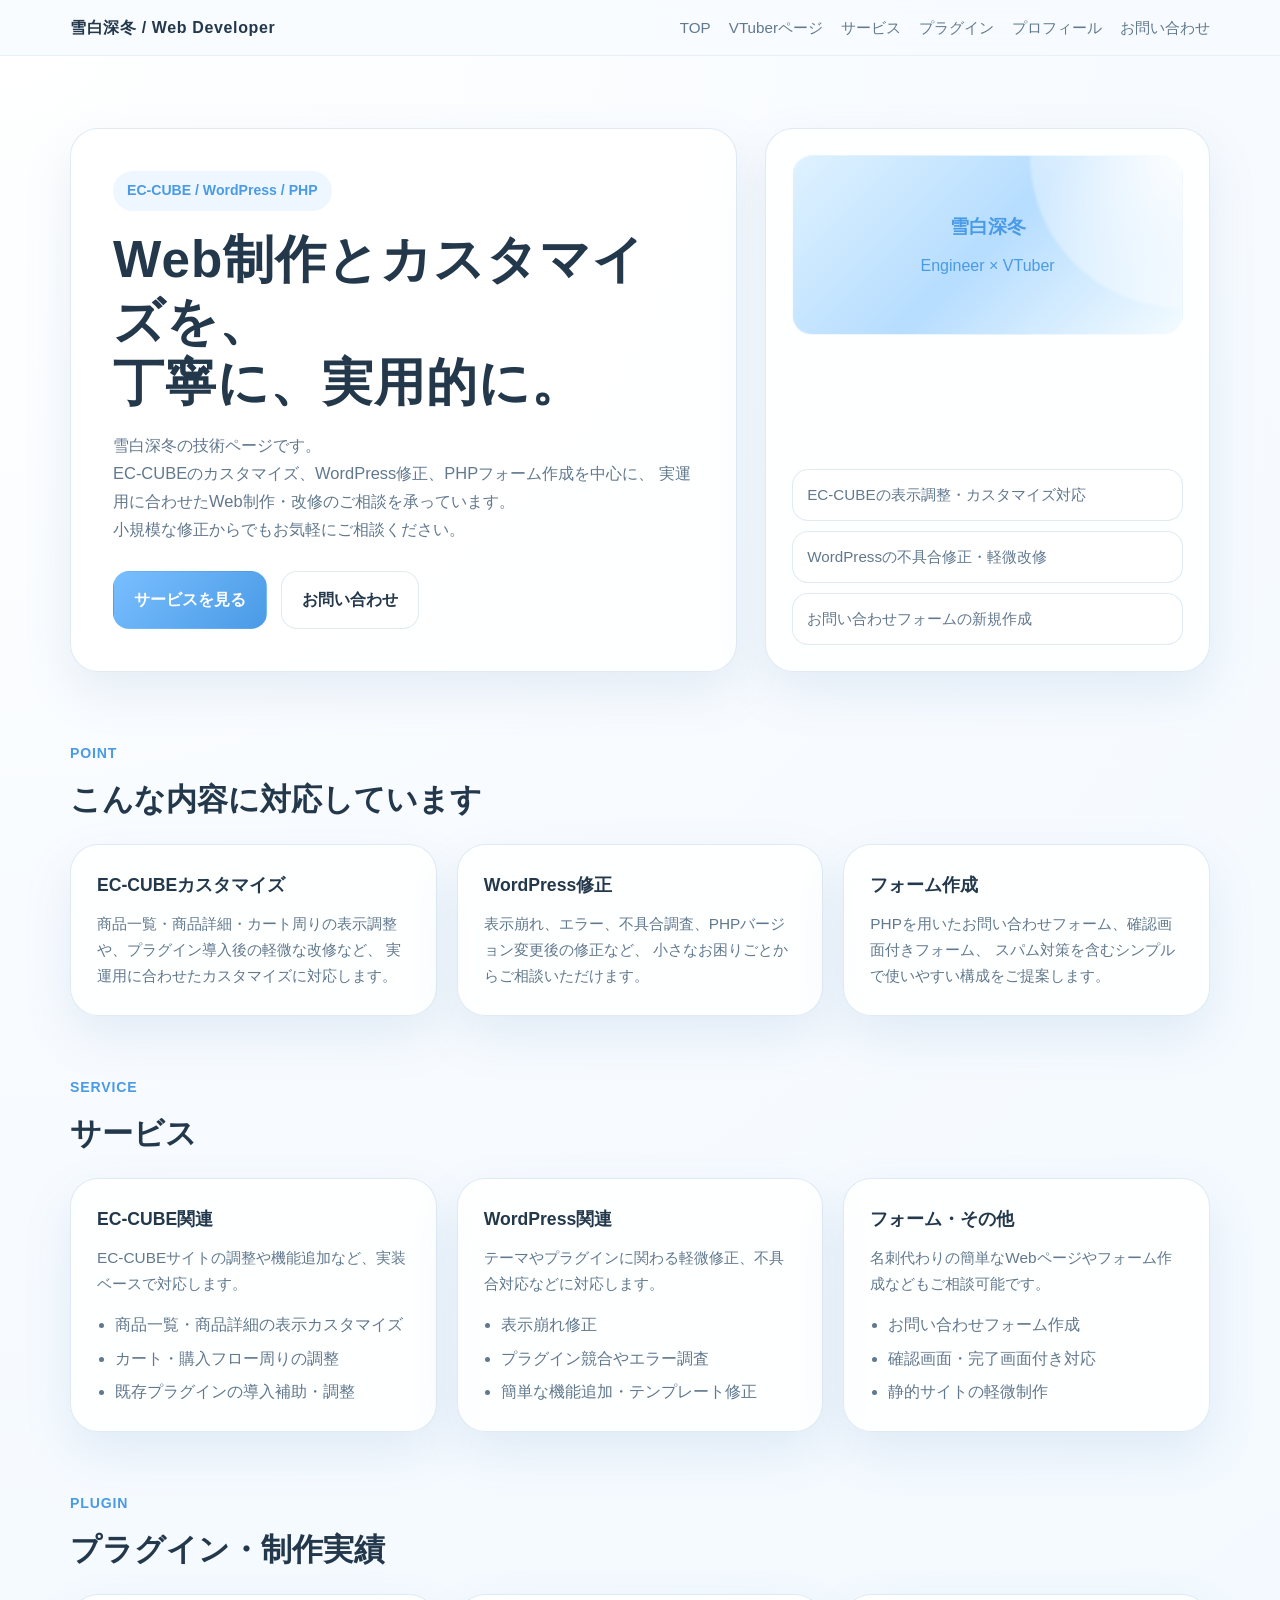
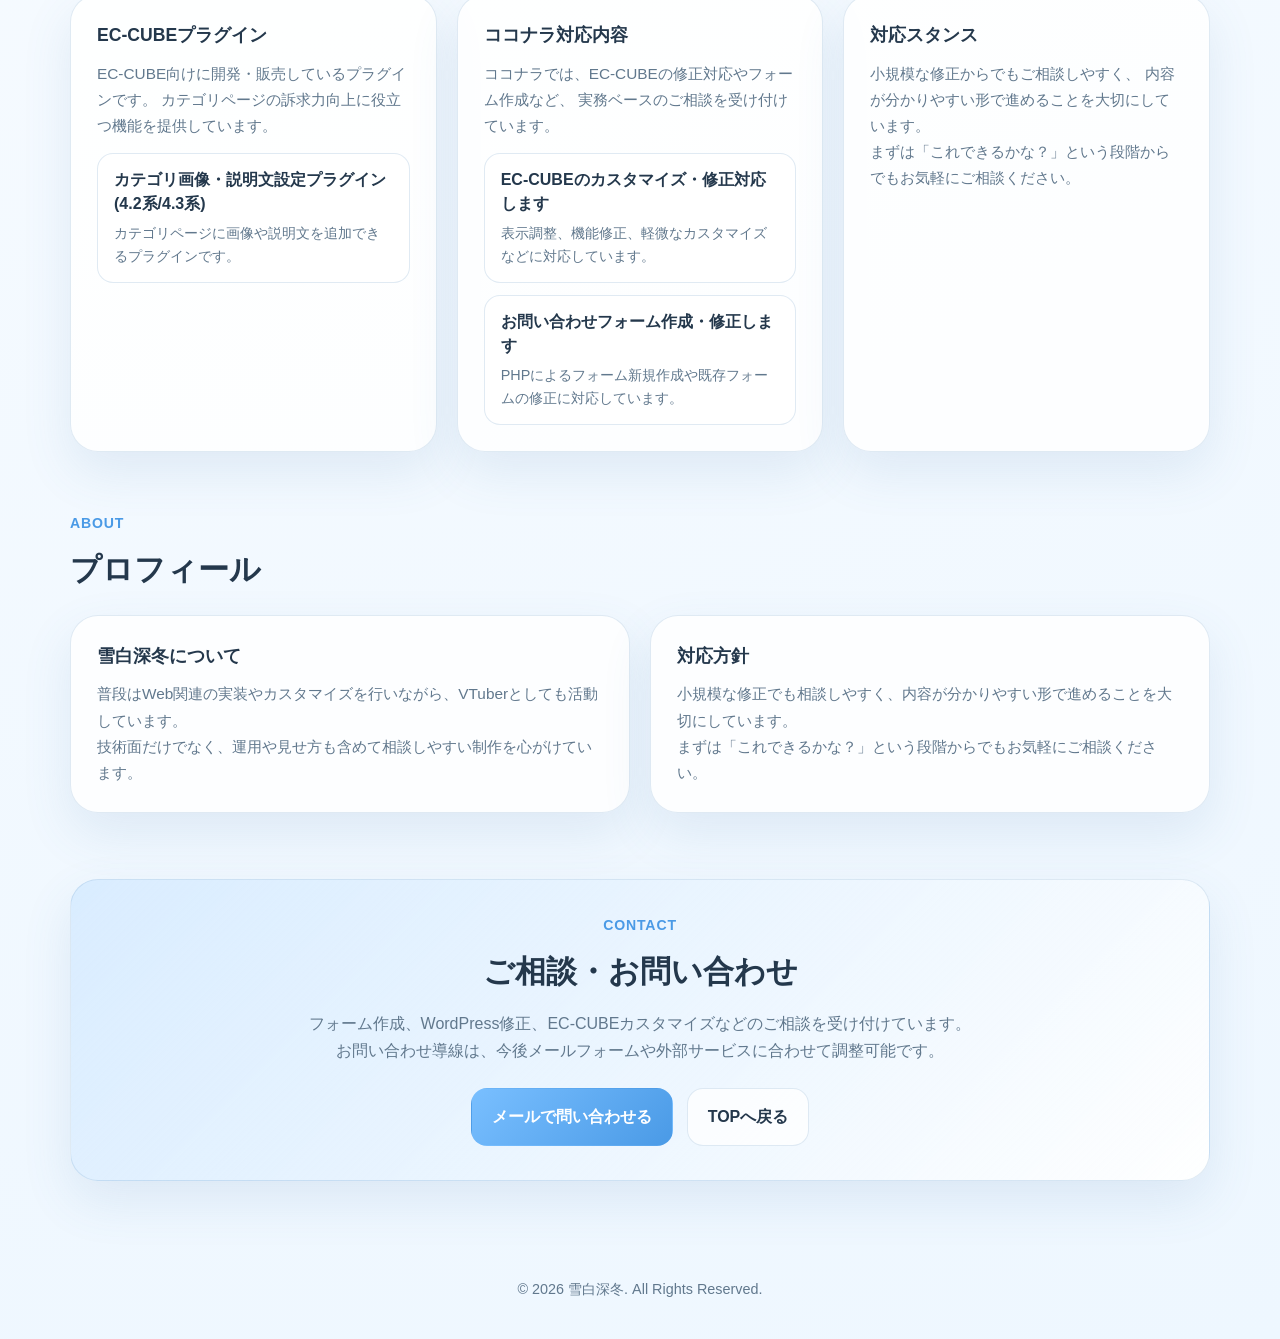
==== dev.html @ 6bb9b33d "3P構成に変更" ====
<!DOCTYPE html>
<html lang="ja">
<head>
  <meta charset="UTF-8" />
  <meta name="viewport" content="width=device-width, initial-scale=1.0" />
  <title>雪白深冬 | EC-CUBE・WordPress・PHP開発</title>
  <meta name="description" content="雪白深冬の技術ページです。EC-CUBE、WordPress、PHPを中心としたWeb制作・カスタマイズ・フォーム開発を行っています。" />
  <link rel="stylesheet" href="./css/common.css">
  <link rel="stylesheet" href="./css/dev.css">
</head>
<body>
  <header class="site-header">
    <div class="container header-inner">
      <a href="index.html" class="logo">雪白深冬 / Web Developer</a>
<nav class="nav">
  <a href="index.html">TOP</a>
  <a href="vtuber.html">VTuberページ</a>
  <a href="#services">サービス</a>
  <a href="#plugins">プラグイン</a>
  <a href="#about">プロフィール</a>
  <a href="#contact">お問い合わせ</a>
</nav>
    </div>
  </header>

  <main id="top">
    <section class="hero">
      <div class="container hero-grid">
        <div class="hero-main">
          <div class="eyebrow">EC-CUBE / WordPress / PHP</div>
          <h1>Web制作とカスタマイズを、<br>丁寧に、実用的に。</h1>
<p class="lead">
  雪白深冬の技術ページです。<br>
  EC-CUBEのカスタマイズ、WordPress修正、PHPフォーム作成を中心に、
  実運用に合わせたWeb制作・改修のご相談を承っています。<br>
  小規模な修正からでもお気軽にご相談ください。
</p>
          <div class="hero-actions">
            <a class="btn btn-primary" href="#services">サービスを見る</a>
            <a class="btn btn-secondary" href="#contact">お問い合わせ</a>
          </div>
        </div>

        <aside class="hero-side">
          <div class="profile-visual">
            <div>
              <strong>雪白深冬</strong>
              <span>Engineer × VTuber</span>
            </div>
          </div>
          <div class="mini-list">
            <div class="mini-item">EC-CUBEの表示調整・カスタマイズ対応</div>
            <div class="mini-item">WordPressの不具合修正・軽微改修</div>
            <div class="mini-item">お問い合わせフォームの新規作成</div>
          </div>
        </aside>
      </div>
    </section>

    <section>
      <div class="container">
        <div class="section-head">
          <div class="section-label">Point</div>
          <h2 class="section-title">こんな内容に対応しています</h2>
        </div>
        <div class="cards">
          <article class="card">
            <h3>EC-CUBEカスタマイズ</h3>
            <p>
              商品一覧・商品詳細・カート周りの表示調整や、プラグイン導入後の軽微な改修など、
              実運用に合わせたカスタマイズに対応します。
            </p>
          </article>
          <article class="card">
            <h3>WordPress修正</h3>
            <p>
              表示崩れ、エラー、不具合調査、PHPバージョン変更後の修正など、
              小さなお困りごとからご相談いただけます。
            </p>
          </article>
          <article class="card">
            <h3>フォーム作成</h3>
            <p>
              PHPを用いたお問い合わせフォーム、確認画面付きフォーム、
              スパム対策を含むシンプルで使いやすい構成をご提案します。
            </p>
          </article>
        </div>
      </div>
    </section>

    <section id="services">
      <div class="container">
        <div class="section-head">
          <div class="section-label">Service</div>
          <h2 class="section-title">サービス</h2>
        </div>
        <div class="services">
          <article class="service">
            <h3>EC-CUBE関連</h3>
            <p>EC-CUBEサイトの調整や機能追加など、実装ベースで対応します。</p>
            <ul>
              <li>商品一覧・商品詳細の表示カスタマイズ</li>
              <li>カート・購入フロー周りの調整</li>
              <li>既存プラグインの導入補助・調整</li>
            </ul>
          </article>
          <article class="service">
            <h3>WordPress関連</h3>
            <p>テーマやプラグインに関わる軽微修正、不具合対応などに対応します。</p>
            <ul>
              <li>表示崩れ修正</li>
              <li>プラグイン競合やエラー調査</li>
              <li>簡単な機能追加・テンプレート修正</li>
            </ul>
          </article>
          <article class="service">
            <h3>フォーム・その他</h3>
            <p>名刺代わりの簡単なWebページやフォーム作成などもご相談可能です。</p>
            <ul>
              <li>お問い合わせフォーム作成</li>
              <li>確認画面・完了画面付き対応</li>
              <li>静的サイトの軽微制作</li>
            </ul>
          </article>
        </div>
      </div>
    </section>

<section id="plugins">
  <div class="container">
    <div class="section-head">
      <div class="section-label">Plugin</div>
      <h2 class="section-title">プラグイン・制作実績</h2>
    </div>

    <div class="links">
      <article class="panel">
        <h3>EC-CUBEプラグイン</h3>
        <p class="panel-text">
          EC-CUBE向けに開発・販売しているプラグインです。
          カテゴリページの訴求力向上に役立つ機能を提供しています。
        </p>

        <div class="item-list">
          <a class="item-link" target="_blank" href="https://www.ec-cube.net/products/detail.php?product_id=3210">
            <span class="item-title">カテゴリ画像・説明文設定プラグイン(4.2系/4.3系)</span>
            <span class="item-sub">カテゴリページに画像や説明文を追加できるプラグインです。</span>
          </a>
        </div>
      </article>

      <article class="panel">
        <h3>ココナラ対応内容</h3>
        <p class="panel-text">
          ココナラでは、EC-CUBEの修正対応やフォーム作成など、
          実務ベースのご相談を受け付けています。
        </p>

        <div class="item-list">
          <a class="item-link" target="_blank" href="https://coconala.com/services/4171383">
            <span class="item-title">EC-CUBEのカスタマイズ・修正対応します</span>
            <span class="item-sub">表示調整、機能修正、軽微なカスタマイズなどに対応しています。</span>
          </a>

          <a class="item-link" target="_blank" href="https://coconala.com/services/4171254">
            <span class="item-title">お問い合わせフォーム作成・修正します</span>
            <span class="item-sub">PHPによるフォーム新規作成や既存フォームの修正に対応しています。</span>
          </a>
        </div>
      </article>

<article class="panel">
  <h3>対応スタンス</h3>
  <p>
    小規模な修正からでもご相談しやすく、
    内容が分かりやすい形で進めることを大切にしています。<br>
    まずは「これできるかな？」という段階からでもお気軽にご相談ください。
  </p>
</article>
    </div>
  </div>
</section>

    <section id="about">
      <div class="container">
        <div class="section-head">
          <div class="section-label">About</div>
          <h2 class="section-title">プロフィール</h2>
        </div>
        <div class="about-grid">
          <article class="panel">
            <h3>雪白深冬について</h3>
            <p>
              普段はWeb関連の実装やカスタマイズを行いながら、VTuberとしても活動しています。<br>
              技術面だけでなく、運用や見せ方も含めて相談しやすい制作を心がけています。
            </p>
          </article>
          <article class="panel">
            <h3>対応方針</h3>
            <p>
              小規模な修正でも相談しやすく、内容が分かりやすい形で進めることを大切にしています。<br>
              まずは「これできるかな？」という段階からでもお気軽にご相談ください。
            </p>
          </article>
        </div>
      </div>
    </section>

    <section class="cta" id="contact">
      <div class="container">
        <div class="cta-box">
          <div class="section-label">Contact</div>
          <h2 class="section-title">ご相談・お問い合わせ</h2>
          <p>
            フォーム作成、WordPress修正、EC-CUBEカスタマイズなどのご相談を受け付けています。<br>
            お問い合わせ導線は、今後メールフォームや外部サービスに合わせて調整可能です。
          </p>
          <div class="hero-actions" style="justify-content:center; margin-top: 24px;">
            <a class="btn btn-primary" href="mailto:mihuyu.yukishiro@gmail.com">メールで問い合わせる</a>
            <a class="btn btn-secondary" href="#top">TOPへ戻る</a>
          </div>
        </div>
      </div>
    </section>
  </main>

  <footer class="footer">
    <div class="container">
      © 2026 雪白深冬. All Rights Reserved.
    </div>
  </footer>
</body>
</html>
---- css/common.css ----
:root {
  --bg: #f7fbff;
  --bg-soft: #eef7ff;
  --white: #ffffff;
  --text: #24384c;
  --sub: #61788d;
  --line: rgba(116, 160, 201, 0.22);
  --main: #79bfff;
  --main-deep: #4a9ae6;
  --accent: #b9e1ff;
  --shadow: 0 20px 50px rgba(73, 122, 174, 0.12);
  --radius-lg: 28px;
  --radius-md: 20px;
  --max: 1140px;
}

* {
  box-sizing: border-box;
}

html {
  scroll-behavior: smooth;
}

body {
  margin: 0;
  font-family: "Hiragino Sans", "Yu Gothic", "Meiryo", sans-serif;
  color: var(--text);
  line-height: 1.7;
  background: radial-gradient(circle at top left, #ffffff 0%, #f7fbff 35%, #eef7ff 100%);
}

a {
  color: inherit;
  text-decoration: none;
}

img {
  max-width: 100%;
  display: block;
}

.container {
  width: min(calc(100% - 32px), var(--max));
  margin: 0 auto;
}

.site-header {
  position: sticky;
  top: 0;
  z-index: 50;
  backdrop-filter: blur(12px);
  background: rgba(247, 251, 255, 0.72);
  border-bottom: 1px solid rgba(116, 160, 201, 0.12);
}

.header-inner {
  display: flex;
  align-items: center;
  justify-content: space-between;
  gap: 20px;
  padding: 14px 0;
}

.logo {
  font-weight: 800;
  letter-spacing: 0.04em;
  white-space: nowrap;
}

.nav {
  display: flex;
  flex-wrap: wrap;
  justify-content: flex-end;
  gap: 18px;
  color: var(--sub);
  font-size: 0.95rem;
}

.nav a:hover {
  color: var(--main-deep);
}

section {
  padding: 30px 0;
}

.section-head {
  margin-bottom: 18px;
}

.section-label {
  color: var(--main-deep);
  font-size: 0.88rem;
  font-weight: 800;
  letter-spacing: 0.06em;
  text-transform: uppercase;
}

.section-title {
  margin: 8px 0 0;
  font-size: clamp(1.55rem, 2.4vw, 2.2rem);
}

.section-text {
  margin: 10px 0 0;
  color: var(--sub);
}

.eyebrow {
  display: inline-flex;
  padding: 8px 14px;
  border-radius: 999px;
  background: var(--bg-soft);
  color: var(--main-deep);
  font-size: 0.88rem;
  font-weight: 700;
  margin-bottom: 18px;
}

.btn {
  display: inline-flex;
  align-items: center;
  justify-content: center;
  min-height: 52px;
  padding: 14px 20px;
  border-radius: 16px;
  font-weight: 800;
  transition: 0.2s ease;
  border: 1px solid transparent;
}

.btn-primary {
  background: linear-gradient(135deg, var(--main) 0%, var(--main-deep) 100%);
  color: var(--white);
}

.btn-primary:hover {
  transform: translateY(-1px);
  box-shadow: 0 12px 26px rgba(74, 154, 230, 0.28);
}

.btn-secondary {
  background: rgba(255, 255, 255, 0.74);
  border-color: var(--line);
  color: var(--text);
}

.btn-secondary:hover {
  color: var(--main-deep);
  border-color: rgba(74, 154, 230, 0.28);
}

.hero-actions {
  display: flex;
  flex-wrap: wrap;
  gap: 14px;
  margin-top: 28px;
}

.footer {
  padding: 24px 0 38px;
  text-align: center;
  color: var(--sub);
  font-size: 0.9rem;
}

@media (max-width: 920px) {
  .header-inner {
    flex-direction: column;
    align-items: flex-start;
  }

  .nav {
    justify-content: flex-start;
  }
}
---- css/dev.css ----
.hero {
  padding: 72px 0 40px;
}

.hero-grid {
  display: grid;
  grid-template-columns: 1.2fr 0.8fr;
  gap: 28px;
  align-items: stretch;
}

.hero-main,
.hero-side,
.card,
.service,
.panel {
  background: rgba(255, 255, 255, 0.84);
  border: 1px solid var(--line);
  border-radius: var(--radius-lg);
  box-shadow: var(--shadow);
}

.hero-main {
  padding: 42px;
}

h1 {
  margin: 0 0 18px;
  font-size: clamp(2rem, 4vw, 3.4rem);
  line-height: 1.2;
  letter-spacing: 0.02em;
}

.lead {
  margin: 0;
  color: var(--sub);
  font-size: 1.03rem;
}

.hero-side {
  padding: 26px;
  display: flex;
  flex-direction: column;
  justify-content: space-between;
  gap: 18px;
}

.profile-visual {
  min-height: 180px;
  border-radius: 20px;
  background:
    radial-gradient(circle at top right, rgba(255,255,255,0.95), rgba(255,255,255,0.35) 35%, transparent 36%),
    linear-gradient(135deg, #dff2ff 0%, #b6ddff 50%, #f3fbff 100%);
  display: grid;
  place-items: center;
  color: var(--main-deep);
  text-align: center;
  padding: 20px;
  border: 1px solid rgba(255,255,255,0.6);
}

.profile-visual strong {
  display: block;
  font-size: 1.2rem;
  margin-bottom: 8px;
}

.mini-list {
  display: grid;
  gap: 10px;
}

.mini-item {
  padding: 12px 14px;
  background: rgba(255,255,255,0.72);
  border: 1px solid var(--line);
  border-radius: 16px;
  font-size: 0.95rem;
  color: var(--sub);
}

.cards,
.services,
.links {
  display: grid;
  grid-template-columns: repeat(3, 1fr);
  gap: 20px;
}

.card,
.service,
.panel {
  padding: 26px;
}

.card h3,
.service h3,
.panel h3 {
  margin-top: 0;
  margin-bottom: 10px;
  font-size: 1.1rem;
}

.card p,
.service p,
.panel p {
  margin: 0;
  color: var(--sub);
  font-size: 0.96rem;
}

.service ul {
  padding-left: 1.1em;
  margin: 14px 0 0;
  color: var(--sub);
}

.service li + li {
  margin-top: 6px;
}

.about-grid {
  display: grid;
  grid-template-columns: 1fr 1fr;
  gap: 20px;
}

.cta {
  padding: 36px 0 72px;
}

.cta-box {
  background: linear-gradient(135deg, rgba(110,184,255,0.18), rgba(255,255,255,0.92));
  border: 1px solid var(--line);
  border-radius: 28px;
  box-shadow: var(--shadow);
  padding: 34px;
  text-align: center;
}

.cta-box p {
  margin: 12px auto 0;
  color: var(--sub);
  max-width: 680px;
}

.panel-text {
  margin: 0 0 16px;
  color: var(--sub);
  font-size: 0.96rem;
}

.item-list {
  display: grid;
  gap: 12px;
  margin-top: 14px;
}

.item-link {
  display: block;
  padding: 14px 16px;
  border: 1px solid var(--line);
  border-radius: 16px;
  background: rgba(255, 255, 255, 0.72);
  transition: 0.2s ease;
}

.item-link:hover {
  transform: translateY(-1px);
  border-color: rgba(59, 143, 220, 0.28);
  box-shadow: 0 10px 22px rgba(63, 115, 166, 0.10);
}

.item-title {
  display: block;
  font-weight: 700;
  color: var(--text);
  line-height: 1.5;
}

.item-sub {
  display: block;
  margin-top: 6px;
  font-size: 0.9rem;
  color: var(--sub);
  line-height: 1.6;
}

@media (max-width: 920px) {
  .hero-grid,
  .about-grid,
  .cards,
  .services,
  .links {
    grid-template-columns: 1fr;
  }

  .hero-main,
  .hero-side,
  .card,
  .service,
  .panel,
  .cta-box {
    padding: 24px;
  }

  .hero {
    padding-top: 44px;
  }
}
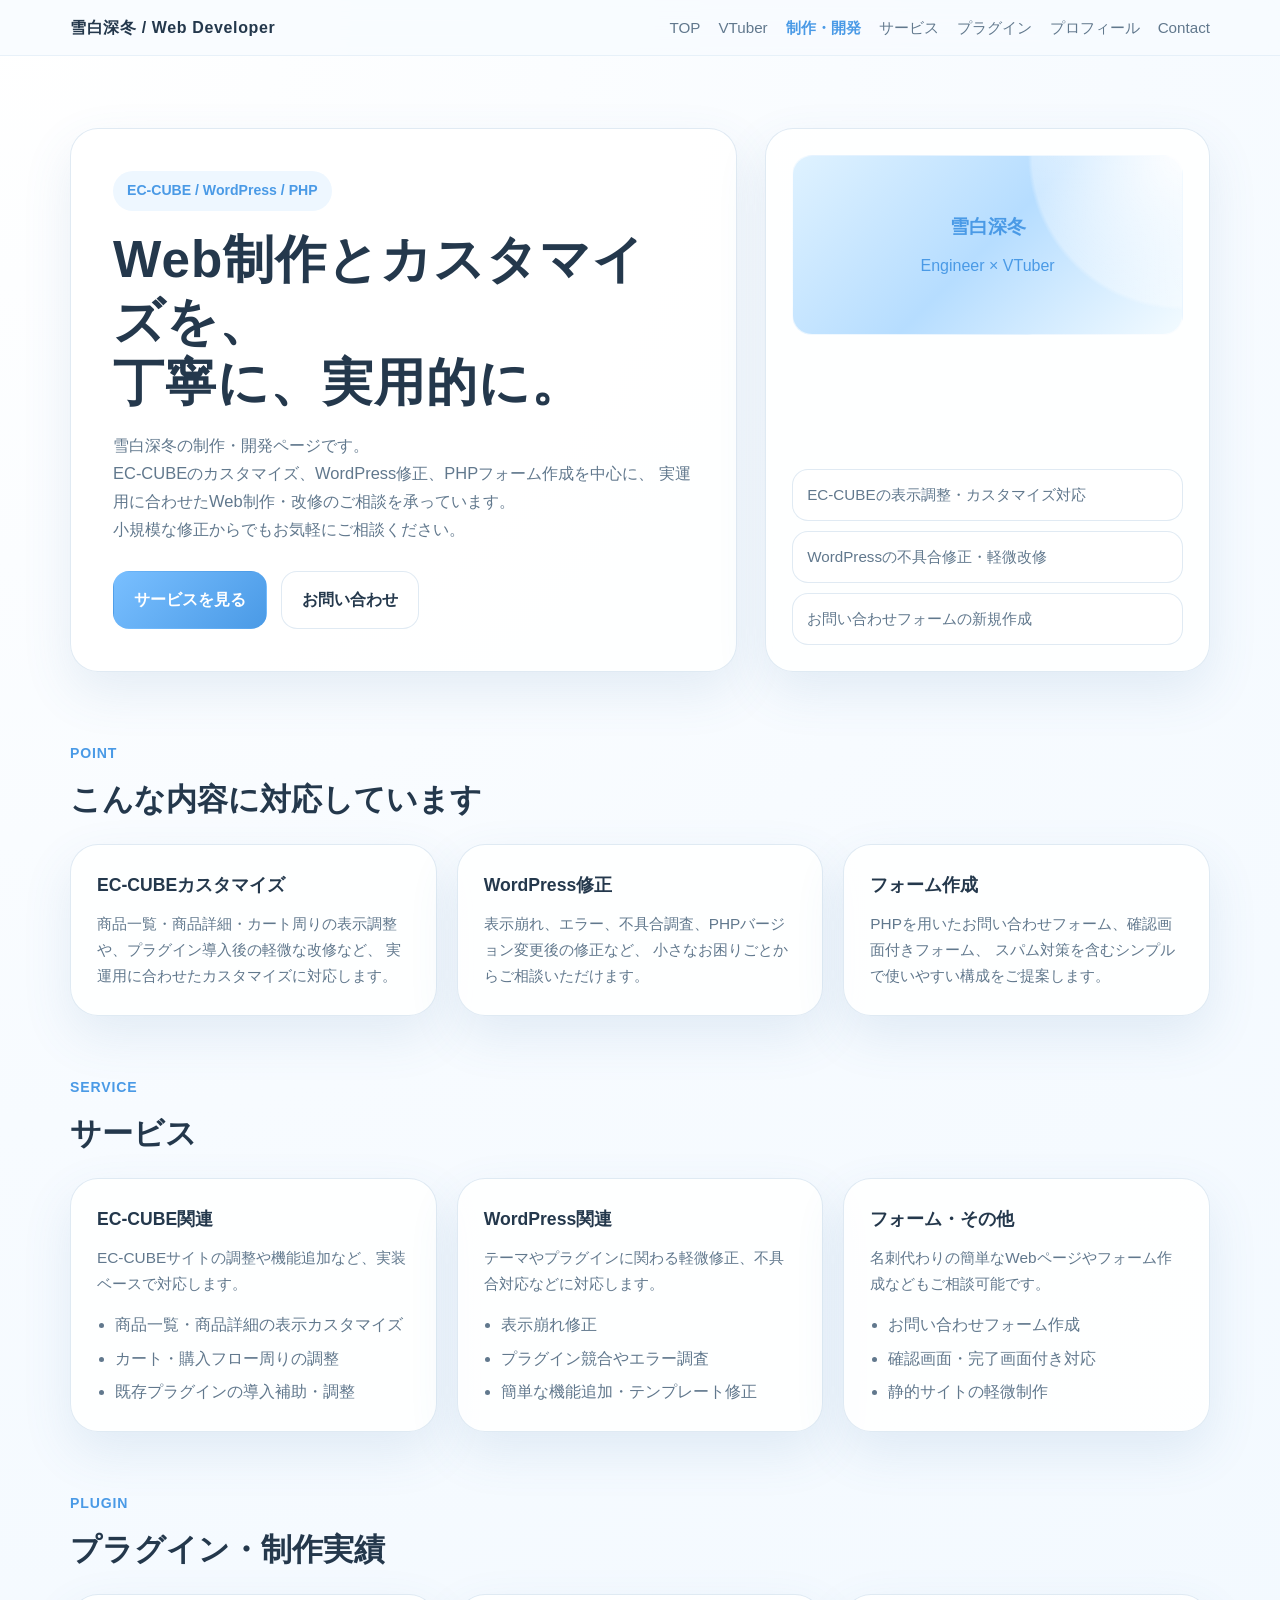
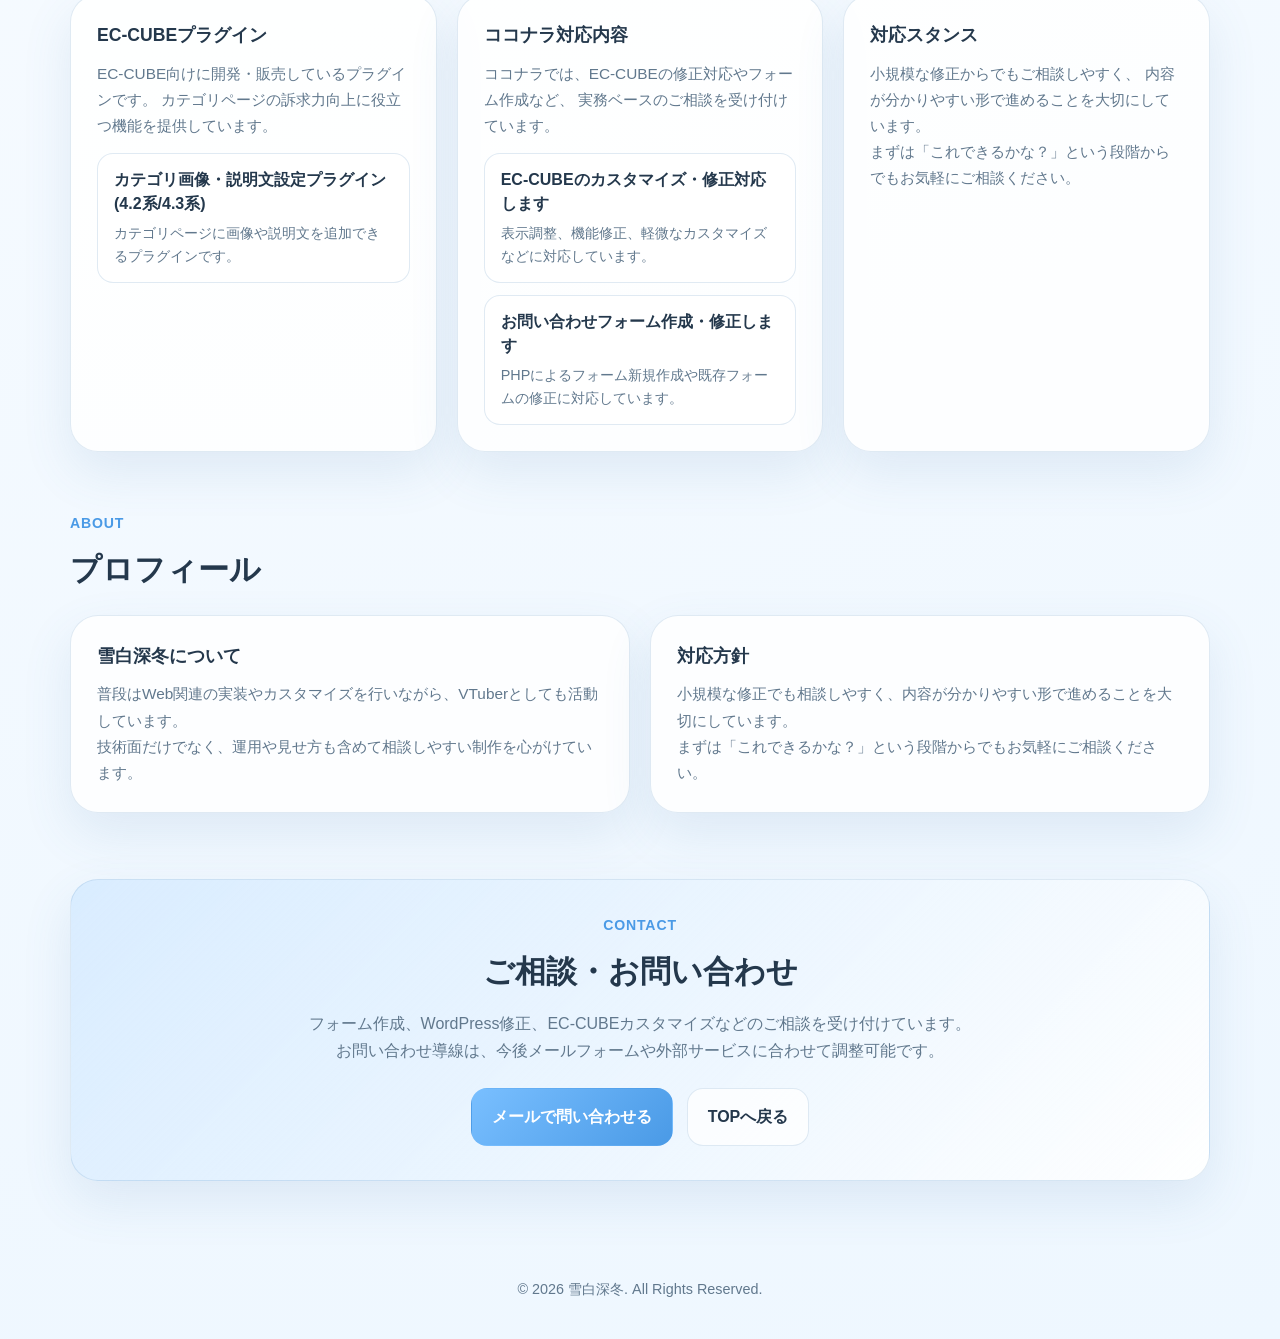
==== commit a4f7582d: "ナビ修正" ====
--- a/dev.html
+++ b/dev.html
@@ -4,7 +4,7 @@
   <meta charset="UTF-8" />
   <meta name="viewport" content="width=device-width, initial-scale=1.0" />
   <title>雪白深冬 | EC-CUBE・WordPress・PHP開発</title>
-  <meta name="description" content="雪白深冬の技術ページです。EC-CUBE、WordPress、PHPを中心としたWeb制作・カスタマイズ・フォーム開発を行っています。" />
+  <meta name="description" content="雪白深冬の制作・開発ページです。EC-CUBE、WordPress、PHPを中心としたWeb制作・カスタマイズ・フォーム開発を行っています。" />
   <link rel="stylesheet" href="./css/common.css">
   <link rel="stylesheet" href="./css/dev.css">
 </head>
@@ -14,11 +14,12 @@
       <a href="index.html" class="logo">雪白深冬 / Web Developer</a>
 <nav class="nav">
   <a href="index.html">TOP</a>
-  <a href="vtuber.html">VTuberページ</a>
+  <a href="vtuber.html">VTuber</a>
+  <a href="dev.html" class="is-current">制作・開発</a>
   <a href="#services">サービス</a>
   <a href="#plugins">プラグイン</a>
   <a href="#about">プロフィール</a>
-  <a href="#contact">お問い合わせ</a>
+  <a href="#contact">Contact</a>
 </nav>
     </div>
   </header>
@@ -30,7 +31,7 @@
           <div class="eyebrow">EC-CUBE / WordPress / PHP</div>
           <h1>Web制作とカスタマイズを、<br>丁寧に、実用的に。</h1>
 <p class="lead">
-  雪白深冬の技術ページです。<br>
+  雪白深冬の制作・開発ページです。<br>
   EC-CUBEのカスタマイズ、WordPress修正、PHPフォーム作成を中心に、
   実運用に合わせたWeb制作・改修のご相談を承っています。<br>
   小規模な修正からでもお気軽にご相談ください。
--- a/css/common.css
+++ b/css/common.css
@@ -165,6 +165,11 @@
   font-size: 0.9rem;
 }
 
+.nav a.is-current {
+  color: var(--main-deep);
+  font-weight: 800;
+}
+
 @media (max-width: 920px) {
   .header-inner {
     flex-direction: column;
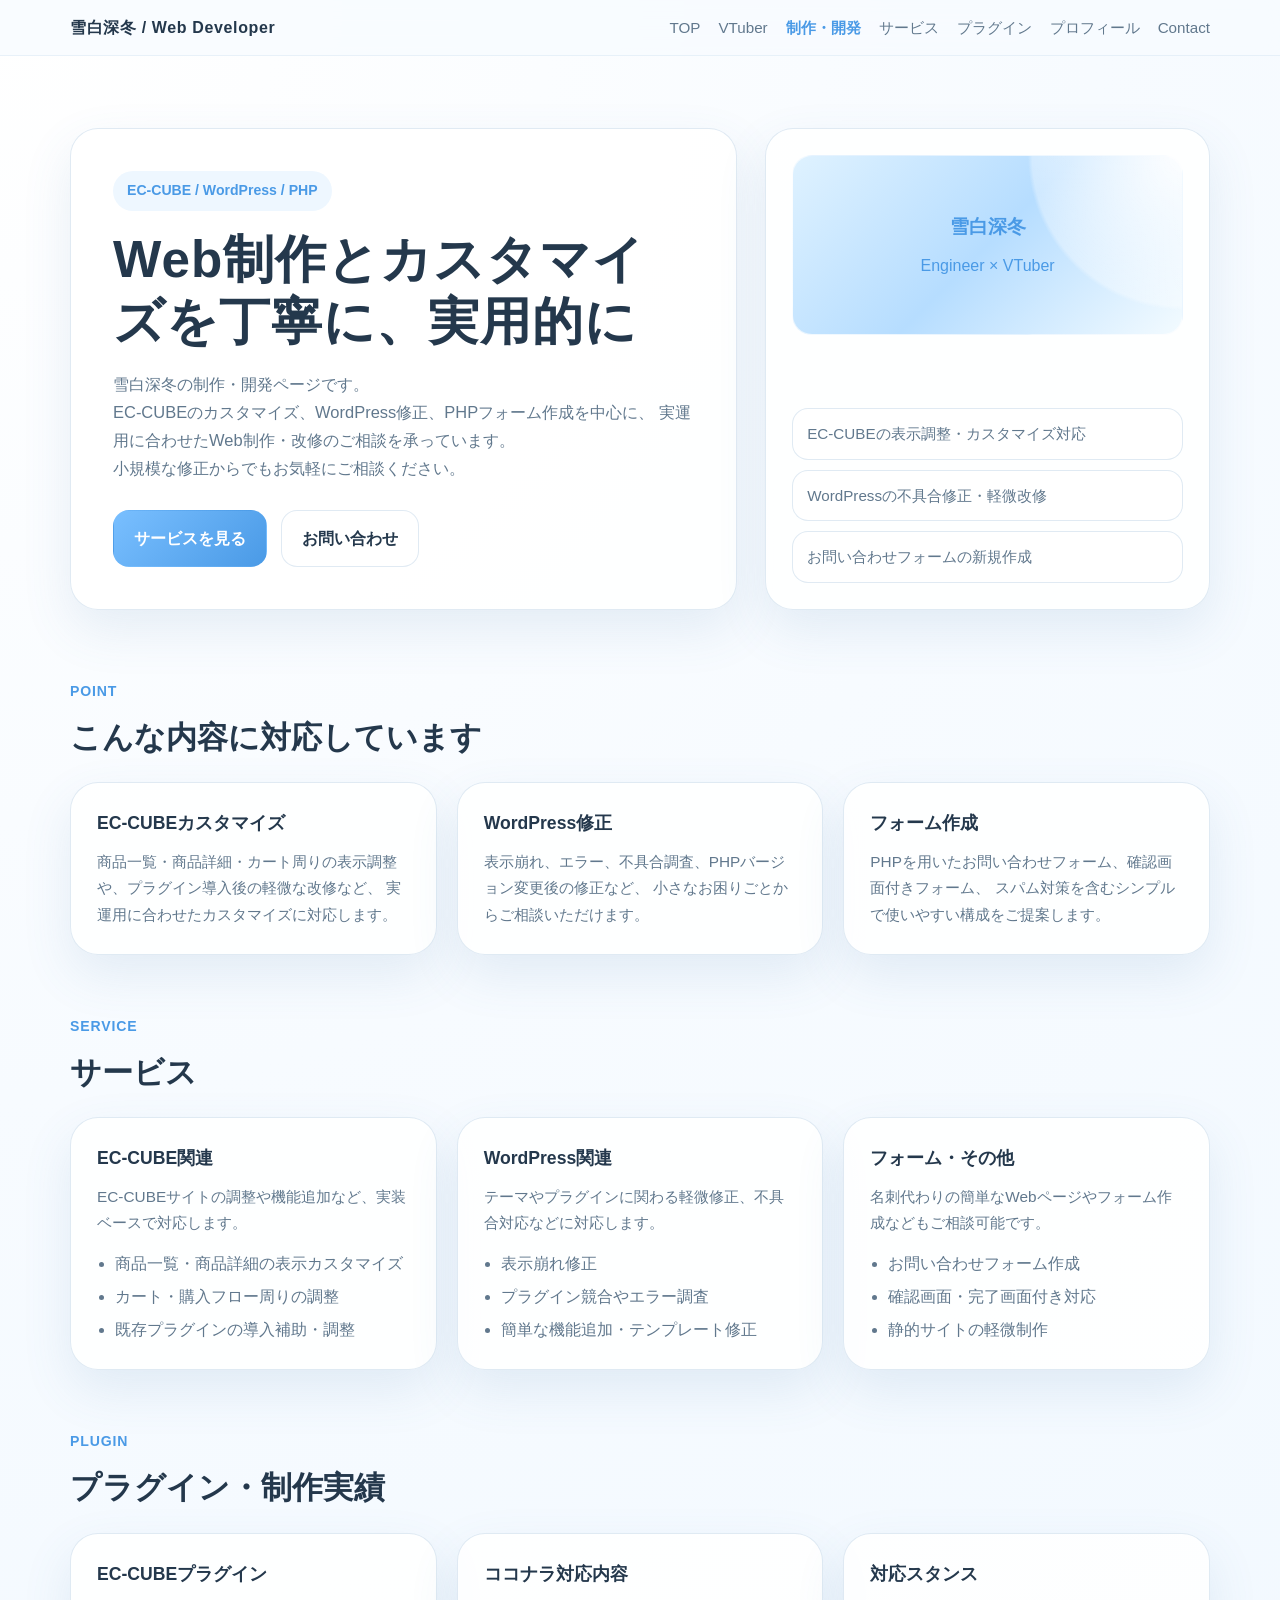
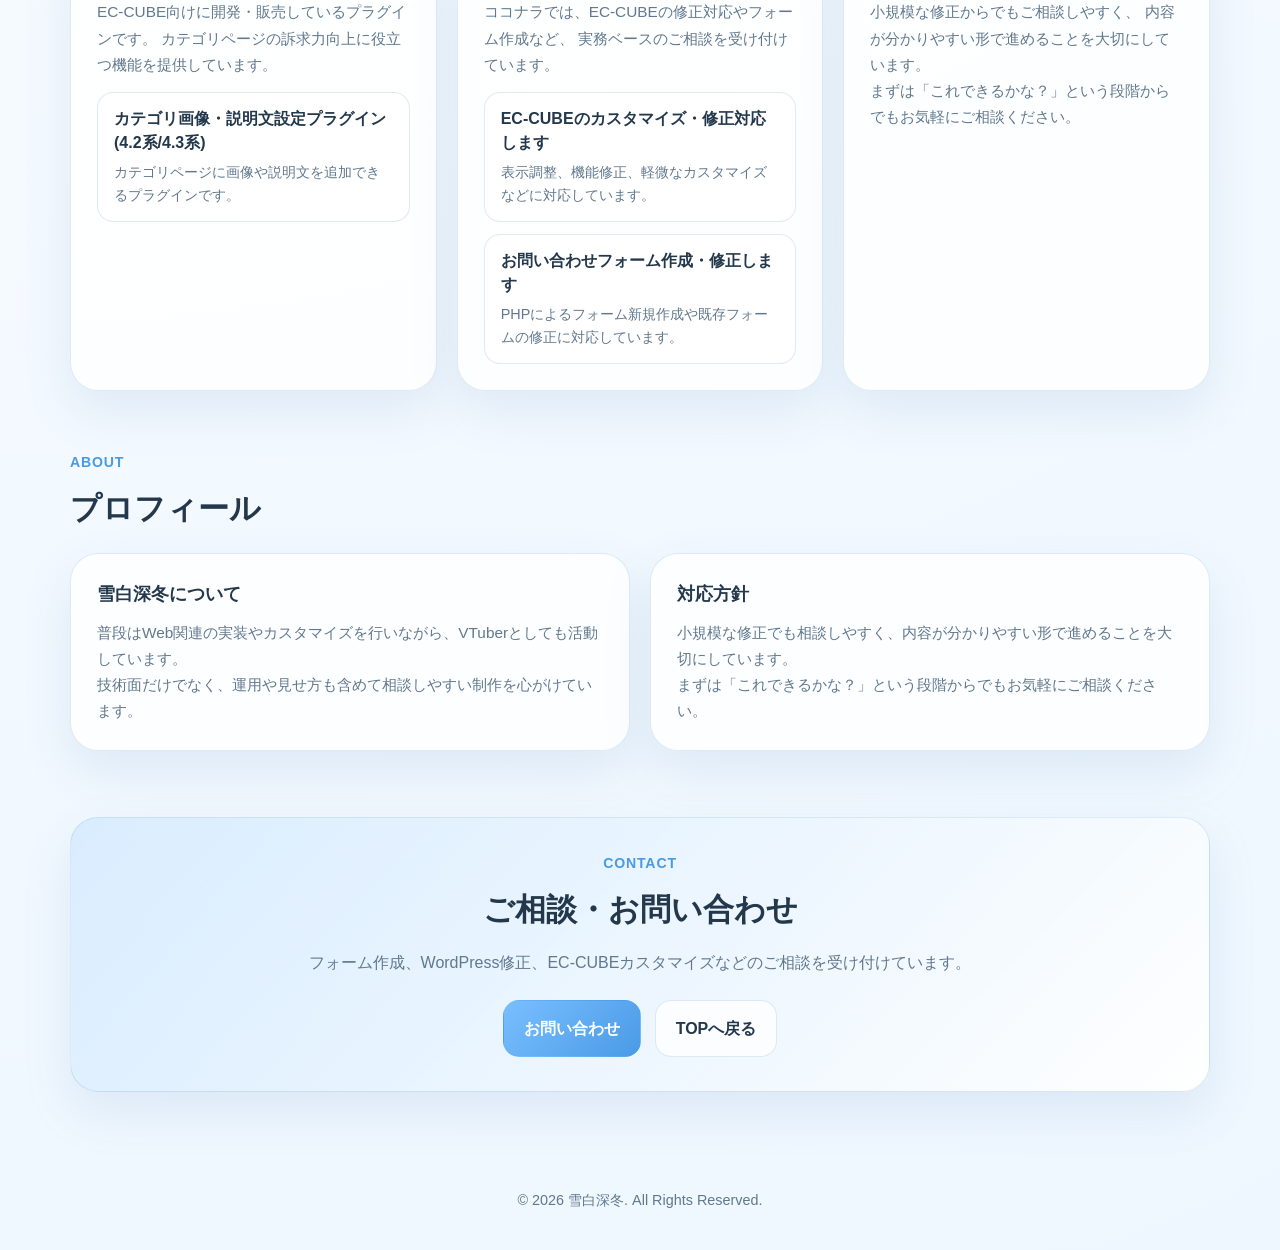
==== commit 2d3cbf02: "完成" ====
--- a/dev.html
+++ b/dev.html
@@ -1,26 +1,28 @@
 <!DOCTYPE html>
 <html lang="ja">
+
 <head>
   <meta charset="UTF-8" />
   <meta name="viewport" content="width=device-width, initial-scale=1.0" />
   <title>雪白深冬 | EC-CUBE・WordPress・PHP開発</title>
   <meta name="description" content="雪白深冬の制作・開発ページです。EC-CUBE、WordPress、PHPを中心としたWeb制作・カスタマイズ・フォーム開発を行っています。" />
-  <link rel="stylesheet" href="./css/common.css">
-  <link rel="stylesheet" href="./css/dev.css">
+  <link rel="stylesheet" href="/css/common.css">
+  <link rel="stylesheet" href="/css/dev.css">
 </head>
+
 <body>
   <header class="site-header">
     <div class="container header-inner">
       <a href="index.html" class="logo">雪白深冬 / Web Developer</a>
-<nav class="nav">
-  <a href="index.html">TOP</a>
-  <a href="vtuber.html">VTuber</a>
-  <a href="dev.html" class="is-current">制作・開発</a>
-  <a href="#services">サービス</a>
-  <a href="#plugins">プラグイン</a>
-  <a href="#about">プロフィール</a>
-  <a href="#contact">Contact</a>
-</nav>
+      <nav class="nav">
+        <a href="index.html">TOP</a>
+        <a href="vtuber.html">VTuber</a>
+        <a href="dev.html" class="is-current">制作・開発</a>
+        <a href="#services">サービス</a>
+        <a href="#plugins">プラグイン</a>
+        <a href="#about">プロフィール</a>
+        <a href="#contact">Contact</a>
+      </nav>
     </div>
   </header>
 
@@ -29,13 +31,13 @@
       <div class="container hero-grid">
         <div class="hero-main">
           <div class="eyebrow">EC-CUBE / WordPress / PHP</div>
-          <h1>Web制作とカスタマイズを、<br>丁寧に、実用的に。</h1>
-<p class="lead">
-  雪白深冬の制作・開発ページです。<br>
-  EC-CUBEのカスタマイズ、WordPress修正、PHPフォーム作成を中心に、
-  実運用に合わせたWeb制作・改修のご相談を承っています。<br>
-  小規模な修正からでもお気軽にご相談ください。
-</p>
+          <h1>Web制作とカスタマイズを丁寧に、実用的に</h1>
+          <p class="lead">
+            雪白深冬の制作・開発ページです。<br>
+            EC-CUBEのカスタマイズ、WordPress修正、PHPフォーム作成を中心に、
+            実運用に合わせたWeb制作・改修のご相談を承っています。<br>
+            小規模な修正からでもお気軽にご相談ください。
+          </p>
           <div class="hero-actions">
             <a class="btn btn-primary" href="#services">サービスを見る</a>
             <a class="btn btn-secondary" href="#contact">お問い合わせ</a>
@@ -128,60 +130,60 @@
       </div>
     </section>
 
-<section id="plugins">
-  <div class="container">
-    <div class="section-head">
-      <div class="section-label">Plugin</div>
-      <h2 class="section-title">プラグイン・制作実績</h2>
-    </div>
-
-    <div class="links">
-      <article class="panel">
-        <h3>EC-CUBEプラグイン</h3>
-        <p class="panel-text">
-          EC-CUBE向けに開発・販売しているプラグインです。
-          カテゴリページの訴求力向上に役立つ機能を提供しています。
-        </p>
-
-        <div class="item-list">
-          <a class="item-link" target="_blank" href="https://www.ec-cube.net/products/detail.php?product_id=3210">
-            <span class="item-title">カテゴリ画像・説明文設定プラグイン(4.2系/4.3系)</span>
-            <span class="item-sub">カテゴリページに画像や説明文を追加できるプラグインです。</span>
-          </a>
-        </div>
-      </article>
-
-      <article class="panel">
-        <h3>ココナラ対応内容</h3>
-        <p class="panel-text">
-          ココナラでは、EC-CUBEの修正対応やフォーム作成など、
-          実務ベースのご相談を受け付けています。
-        </p>
-
-        <div class="item-list">
-          <a class="item-link" target="_blank" href="https://coconala.com/services/4171383">
-            <span class="item-title">EC-CUBEのカスタマイズ・修正対応します</span>
-            <span class="item-sub">表示調整、機能修正、軽微なカスタマイズなどに対応しています。</span>
-          </a>
-
-          <a class="item-link" target="_blank" href="https://coconala.com/services/4171254">
-            <span class="item-title">お問い合わせフォーム作成・修正します</span>
-            <span class="item-sub">PHPによるフォーム新規作成や既存フォームの修正に対応しています。</span>
-          </a>
-        </div>
-      </article>
-
-<article class="panel">
-  <h3>対応スタンス</h3>
-  <p>
-    小規模な修正からでもご相談しやすく、
-    内容が分かりやすい形で進めることを大切にしています。<br>
-    まずは「これできるかな？」という段階からでもお気軽にご相談ください。
-  </p>
-</article>
-    </div>
-  </div>
-</section>
+    <section id="plugins">
+      <div class="container">
+        <div class="section-head">
+          <div class="section-label">Plugin</div>
+          <h2 class="section-title">プラグイン・制作実績</h2>
+        </div>
+
+        <div class="links">
+          <article class="panel">
+            <h3>EC-CUBEプラグイン</h3>
+            <p class="panel-text">
+              EC-CUBE向けに開発・販売しているプラグインです。
+              カテゴリページの訴求力向上に役立つ機能を提供しています。
+            </p>
+
+            <div class="item-list">
+              <a class="item-link" target="_blank" href="https://www.ec-cube.net/products/detail.php?product_id=3210">
+                <span class="item-title">カテゴリ画像・説明文設定プラグイン(4.2系/4.3系)</span>
+                <span class="item-sub">カテゴリページに画像や説明文を追加できるプラグインです。</span>
+              </a>
+            </div>
+          </article>
+
+          <article class="panel">
+            <h3>ココナラ対応内容</h3>
+            <p class="panel-text">
+              ココナラでは、EC-CUBEの修正対応やフォーム作成など、
+              実務ベースのご相談を受け付けています。
+            </p>
+
+            <div class="item-list">
+              <a class="item-link" target="_blank" href="https://coconala.com/services/4171383">
+                <span class="item-title">EC-CUBEのカスタマイズ・修正対応します</span>
+                <span class="item-sub">表示調整、機能修正、軽微なカスタマイズなどに対応しています。</span>
+              </a>
+
+              <a class="item-link" target="_blank" href="https://coconala.com/services/4171254">
+                <span class="item-title">お問い合わせフォーム作成・修正します</span>
+                <span class="item-sub">PHPによるフォーム新規作成や既存フォームの修正に対応しています。</span>
+              </a>
+            </div>
+          </article>
+
+          <article class="panel">
+            <h3>対応スタンス</h3>
+            <p>
+              小規模な修正からでもご相談しやすく、
+              内容が分かりやすい形で進めることを大切にしています。<br>
+              まずは「これできるかな？」という段階からでもお気軽にご相談ください。
+            </p>
+          </article>
+        </div>
+      </div>
+    </section>
 
     <section id="about">
       <div class="container">
@@ -214,11 +216,10 @@
           <div class="section-label">Contact</div>
           <h2 class="section-title">ご相談・お問い合わせ</h2>
           <p>
-            フォーム作成、WordPress修正、EC-CUBEカスタマイズなどのご相談を受け付けています。<br>
-            お問い合わせ導線は、今後メールフォームや外部サービスに合わせて調整可能です。
+            フォーム作成、WordPress修正、EC-CUBEカスタマイズなどのご相談を受け付けています。
           </p>
           <div class="hero-actions" style="justify-content:center; margin-top: 24px;">
-            <a class="btn btn-primary" href="mailto:mihuyu.yukishiro@gmail.com">メールで問い合わせる</a>
+            <a class="btn btn-primary" href="https://forms.gle/eirvz85ocjs7cKqU9" target="_blank">お問い合わせ</a>
             <a class="btn btn-secondary" href="#top">TOPへ戻る</a>
           </div>
         </div>
@@ -232,4 +233,5 @@
     </div>
   </footer>
 </body>
-</html>
+
+</html>
--- a/css/dev.css
+++ b/css/dev.css
@@ -49,14 +49,14 @@
   min-height: 180px;
   border-radius: 20px;
   background:
-    radial-gradient(circle at top right, rgba(255,255,255,0.95), rgba(255,255,255,0.35) 35%, transparent 36%),
+    radial-gradient(circle at top right, rgba(255, 255, 255, 0.95), rgba(255, 255, 255, 0.35) 35%, transparent 36%),
     linear-gradient(135deg, #dff2ff 0%, #b6ddff 50%, #f3fbff 100%);
   display: grid;
   place-items: center;
   color: var(--main-deep);
   text-align: center;
   padding: 20px;
-  border: 1px solid rgba(255,255,255,0.6);
+  border: 1px solid rgba(255, 255, 255, 0.6);
 }
 
 .profile-visual strong {
@@ -72,7 +72,7 @@
 
 .mini-item {
   padding: 12px 14px;
-  background: rgba(255,255,255,0.72);
+  background: rgba(255, 255, 255, 0.72);
   border: 1px solid var(--line);
   border-radius: 16px;
   font-size: 0.95rem;
@@ -115,7 +115,7 @@
   color: var(--sub);
 }
 
-.service li + li {
+.service li+li {
   margin-top: 6px;
 }
 
@@ -130,7 +130,7 @@
 }
 
 .cta-box {
-  background: linear-gradient(135deg, rgba(110,184,255,0.18), rgba(255,255,255,0.92));
+  background: linear-gradient(135deg, rgba(110, 184, 255, 0.18), rgba(255, 255, 255, 0.92));
   border: 1px solid var(--line);
   border-radius: 28px;
   box-shadow: var(--shadow);
@@ -187,6 +187,7 @@
 }
 
 @media (max-width: 920px) {
+
   .hero-grid,
   .about-grid,
   .cards,
